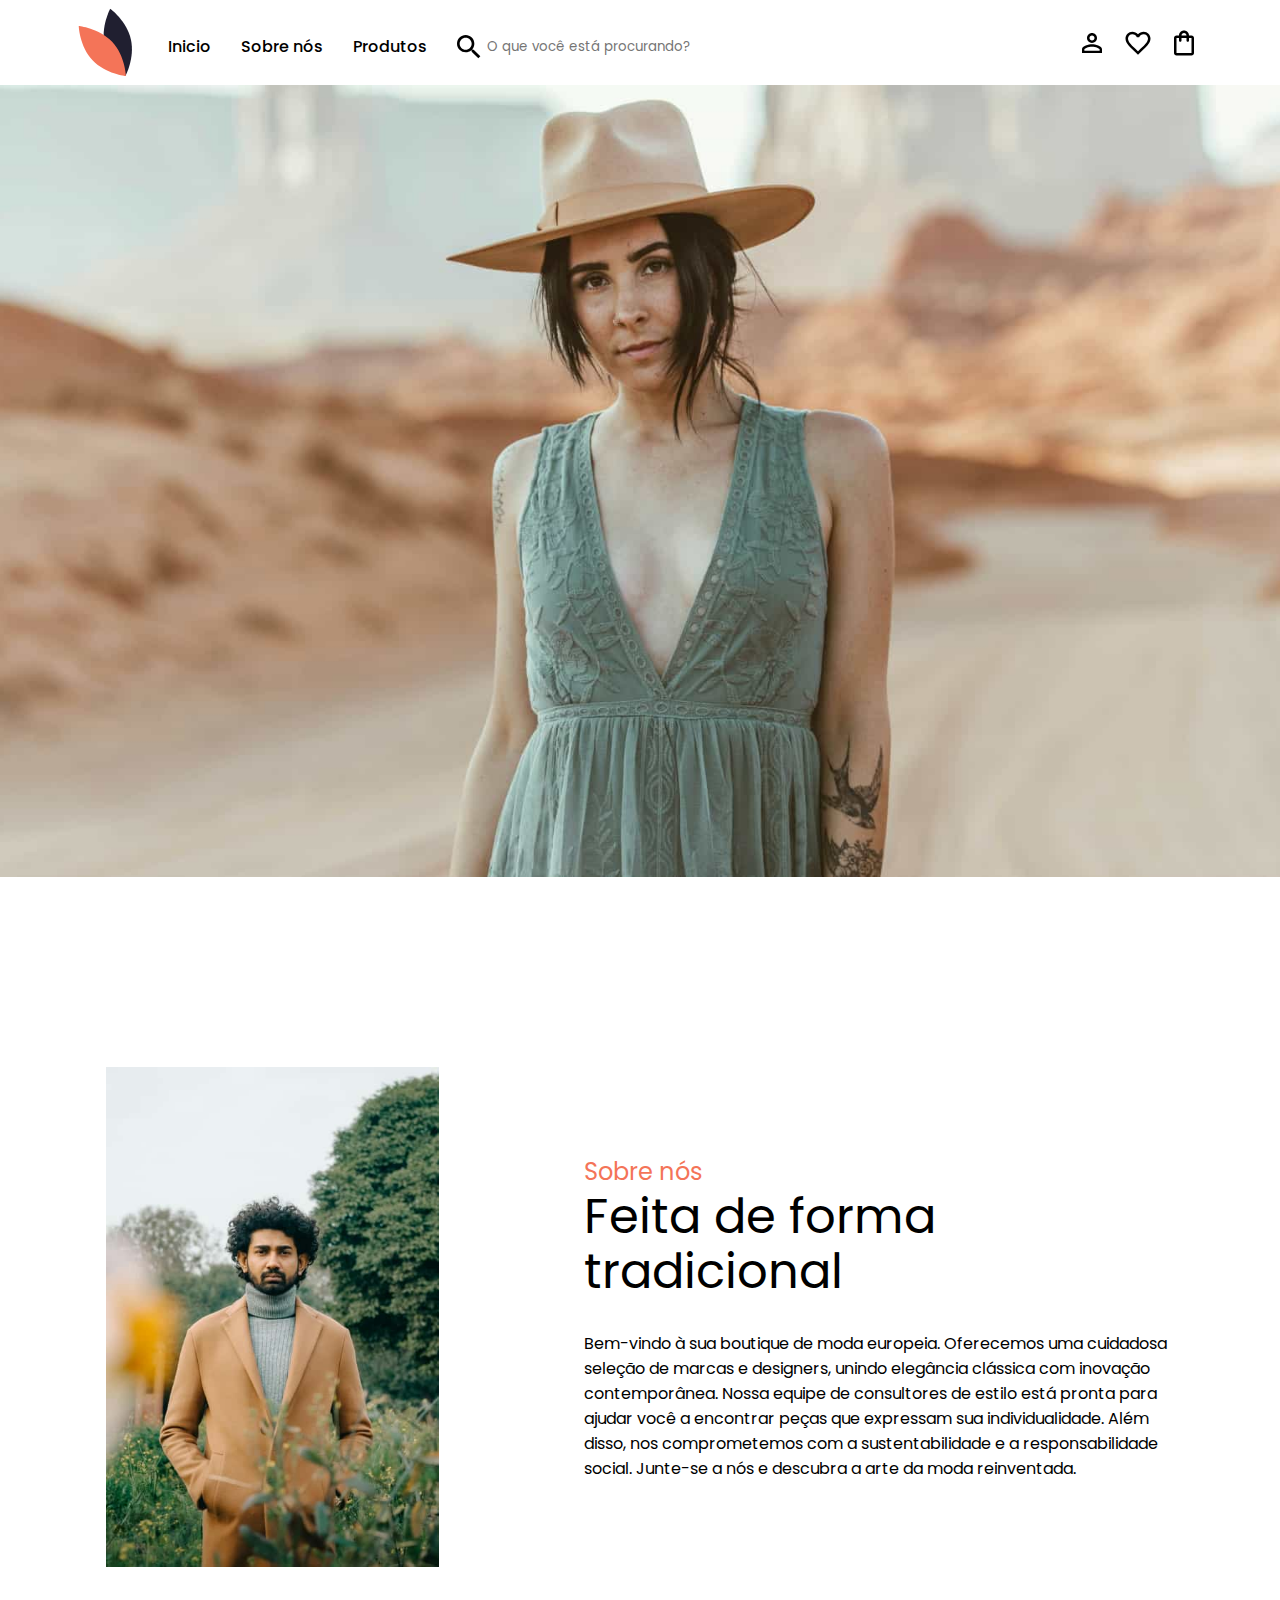
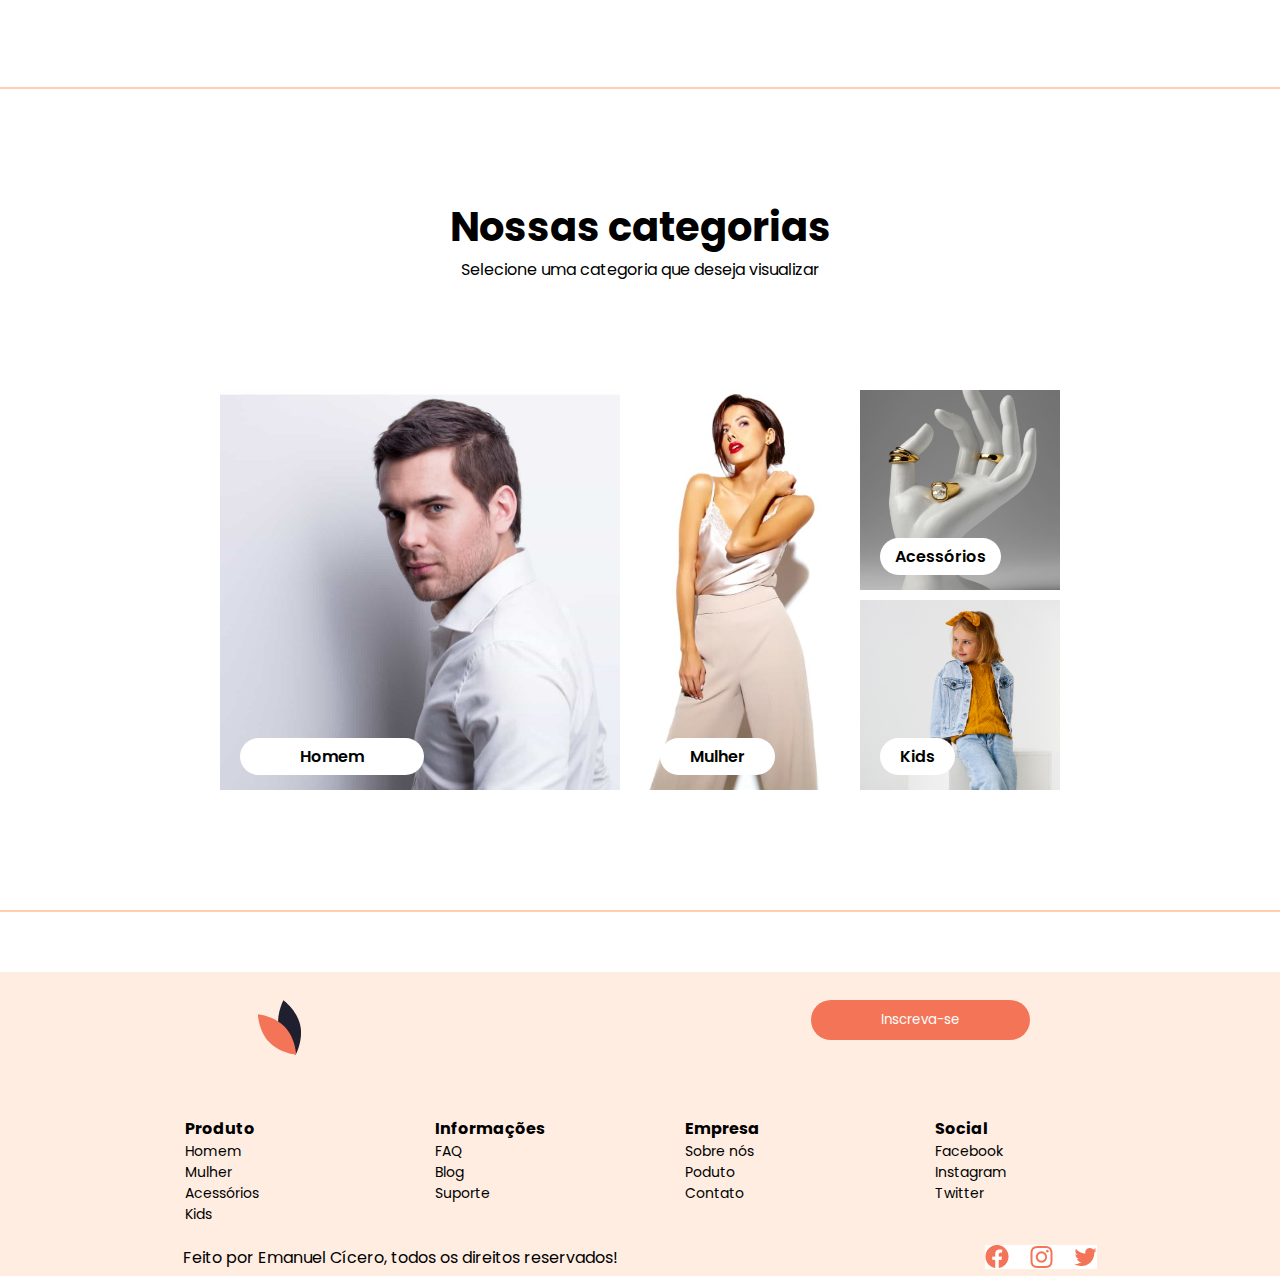
==== index.html @ df25b1fb "Initial Commit" ====
<!DOCTYPE html>
<html lang="en">
<head>
    <meta charset="UTF-8">
    <meta name="viewport" content="width=device-width, initial-scale=1.0">
    <link rel="shortcut icon" href="/src/favicon.svg" type="image/x-icon">
    <link rel="stylesheet" href="style/style_home.css">
    <title>Home</title>
</head>
<body>
    <header class="header">
        <div class="container">
            <div class="container_header">
                <div class="logo">
                    <img src="src/logo_home.svg" alt="logo">
                </div>
    
                <div class="links">
                    <nav>
                        <ul>
                            <li><a href="">Inicio</a></li>
                            <li><a href="#sobre_nos">Sobre nós</a></li>
                            <li><a href="#categoria">Produtos</a></li>
                        </ul>
                    </nav>
                </div>
    
                <div class="pesquisa">
                    <input type="text" placeholder="O que você está procurando?">
                </div>
    
                <div class="icones">
                    <img src="src/perfil.svg" alt="">
                    <img src="src/coracao.svg" alt="">
                    <img src="src/sacola.svg" alt="">
                </div>
            </div>
        </div>
    </header>

    <main>
        <div class="mulher_home"></div>
        
        <section id="sobre_nos" >
            <div class="container">
                <div class="sobre_nos" >
                    <img src="src/homem_sobre.jpg" alt="">
        
                    <div class="sobre_conteudo">
                        <span>Sobre nós</span>
                        <h1>Feita de forma <br> tradicional</h1>
                        <p>Bem-vindo à sua boutique de moda europeia. Oferecemos uma cuidadosa seleção de marcas e designers, unindo elegância clássica com inovação contemporânea.
                             Nossa equipe de consultores de estilo está pronta para ajudar você a encontrar peças que expressam sua individualidade. 
                             Além disso, nos comprometemos com a sustentabilidade e a responsabilidade social. 
                             Junte-se a nós e descubra a arte da moda reinventada.</p>
                    </div>
                </div>
            </div>
        </section>    

        <div class="linha_horizontal"></div>

        <section class="container_categorias" id="categoria">
            <div class="container">
                <div class="categorias_conteudo">
                    <h1>Nossas categorias</h1>
                    <p>Selecione uma categoria que deseja visualizar</p>
                </div>
                <div class="categorias">
                    <div class="imgs_categorias">
                        <div class="img_homem tag_mobile">
                            <span>Homem</span>
                        </div>
                        <div class="img_mulher tag_mobile">
                            <span>Mulher</span>
                        </div>

                        <div class="imgs_verticais">
                            <div class="img_acessorios tag_mobile">
                                <span>Acessórios</span>
                            </div>
                            <div class="img_kids tag_mobile">
                                <span>Kids</span>
                            </div>
                        </div>
                    </div>
                </div>
            </div>
        </section>
    </main>

    <div class="linha_horizontal" id="linha_horizontal_mobile"></div>

    <footer>
        <section >
            <div class="footer_topo">
                <div>
                    <img src="src/logo_home.svg" alt="logo">
                </div>
                <div>
                    <button class="btn_inscreva">Inscreva-se</button>
                </div>
            </div>
        </section>

        <section>
            <div class="container">
                <div class="footer_meio">
                    <div class="produto">
                        <h1>Produto</h1>
                        <p>Homem</p>
                        <p>Mulher</p>
                        <p>Acessórios</p>
                        <p>Kids</p>
                    </div>
        
                    <div class="informaçoes">
                        <h1>Informações</h1>
                        <p>FAQ</p>
                        <p>Blog</p>
                        <p>Suporte</p>
                    </div>
        
                    <div class="empresa">
                        <h1>Empresa</h1>
                        <p>Sobre nós</p>
                        <p>Poduto</p>
                        <p>Contato</p>
                    </div>
        
                    <div class="social">
                        <h1>Social</h1>
                        <p>Facebook</p>
                        <p>Instagram</p>
                        <p>Twitter</p>
                    </div>
                </div>
            </div>
        </section>

        <section class="direitos">
            <div>
                <p>Feito por Emanuel Cícero, todos os direitos reservados!</p>
            </div>
            <div>
                <img src="src/social media.jpg" alt="Redes Sociais">
            </div>

        </section>
    </footer>
</body>
</html>
---- style/style_home.css ----
@import url('https://fonts.googleapis.com/css2?family=DM+Sans:ital,opsz,wght@0,9..40,100..1000;1,9..40,100..1000&family=Poppins:ital,wght@0,100;0,200;0,300;0,400;0,500;0,600;0,700;0,800;0,900;1,100;1,200;1,300;1,400;1,500;1,600;1,700;1,800;1,900&display=swap');

*{
    margin: 0;
    padding: 0;
    font-family: "Poppins", sans-serif;    
    box-sizing: border-box;   
}

.header{
    background-color: white;
    position: fixed;
    width: 100vw;
    top: 0;
    z-index: 2;
}

.container{
    max-width: 1150px;
    margin: 0 auto;
}

.container_header{
    display: flex;
    flex-direction: row;
    justify-content: center;
    align-items: center;
    margin-top: 8px;
}

.logo{
    margin-right: 25px;
}

.logo img{
    width: 74px;
    height: 70px;
}

.links li{
    list-style-type: none;
    display: inline;  
}

.links a{
    font-weight: 500;
    text-decoration: none;
    margin-right: 26px;
    color: black;
}

.pesquisa{
    height: 32px;
    width: 600px;
    display: flex;
    margin-right: 24px;
}

.pesquisa input{
    padding-left: 34px;
    background-image: url(../src/lupa.svg);
    background-repeat:no-repeat ;
    left: 0;
    flex: 1;
    width:100%;
    border: none;
    outline: none;
}

.pesquisa input:focus{
    border: 1px solid rgba(0, 0, 0, 0.50);
    border-radius: 4px;
}

.icones img{
    width: 42px;
    padding-right: 12px;
}

main{
    padding-top: 85px;
}

.mulher_home{
    background-image: url(../src/mulher_home.jpg);
    width: 100%;
    height: 88vh;
    background-size: cover;
    background-repeat: no-repeat;  
    background-position: center;
}

.sobre_nos{
    margin-top: 190px;
    display: flex;
    flex-wrap: wrap;
    justify-content: center;
    align-items: center;
    gap: 145px;
}

.sobre_nos img{
    height: 500px;
}

.sobre_conteudo p{
    max-width: 590px;
}

.sobre_nos h1{
    font-size: 48px;
    font-weight: 400;
    line-height: 55px;
    margin-bottom: 32px;
}

.sobre_nos span{
    font-size: 24px;
    color: #F47458;
}

.linha_horizontal{
    border-top: 2px solid #FFCEAE;
    margin-top: 120px;
}

.categorias{
    display: flex;
    justify-content: center;
    align-items: center;
    gap: 20px;
}

.categorias_conteudo{
    text-align: center;
    margin-top: 108px;
    margin-bottom: 108px;
}

.categorias_conteudo h1{
    font-size: 40px;
}

.imgs_categorias{
    display: grid;
    grid-template-columns: 400px 200px 200px;
    gap: 20px;
}

.img_homem{
    background-image: url(../src/categoria_homemm.jpg);
    background-size: cover;
    position: relative;
}

.img_homem span{
    position: absolute;
    bottom: 15px;
    left: 20px;
    padding: 6px 60px;
    border-radius: 20px;
    background-color: white;
    font-weight: 600;

}

.img_mulher{
    background-image: url(../src/categoria_mulher.jpg);
    background-size: cover;
    position: relative;
}

.img_mulher span{
    position: absolute;
    bottom: 15px;
    left: 20px;
    padding: 6px 30px;
    border-radius: 20px;
    background-color: white;
    font-weight: 600;
}

.img_acessorios{
    background-image: url(../src/categoria_acessorio.jpg);
    background-position: center;
    background-size: cover;
    position: relative;
}

.img_acessorios span{
    position: absolute;
    bottom: 15px;
    left: 20px;
    padding: 6px 15px;
    border-radius: 20px;
    background-color: white;
    font-weight: 600;
}

.img_kids {
    background-image: url(../src/categoria_kids.png);
    background-size: cover;
    position: relative;
    height: 190px;
}

.img_kids span{
    position: absolute;
    bottom: 15px;
    left: 20px;
    padding: 6px 20px;
    border-radius: 20px;
    background-color: white;
    font-weight: 600;
}

.imgs_verticais{
    display: grid;
    grid-template-rows: 200px;
    gap: 10px;
}


footer{
    margin-top: 60px;
    background-color: #FFEDE1;
}

.footer_topo{
    display: flex;
    justify-content: space-around;
    padding-top: 28px;
}

.footer_topo img{
    width: 60px;
}

.btn_inscreva{
    background-color: #F47458;
    padding: 10px 70px;
    border: none;
    border-radius: 20px;
    color: white;
}

.footer_meio{
    margin-top: 53px;
    display: grid;
    grid-template-columns: repeat(4,160px);
    justify-content: center;
    gap: 90px;
}

.footer_meio h1{
    font-size: 16px;
}

.footer_meio p{
    font-size: 14px;
}

.direitos{
    margin-top: 20px;
    display: flex;
    justify-content: space-around;
    flex-direction: row;
}

@media screen and (max-width:480px){

    .container{
        text-align: center;
    }

    .mulher_home{
        width: 100vw;
        height: 50vh;
        background-position: center;
    }

    .sobre_nos{
        gap: 55px;
        margin-top: 30px;
    }

    .sobre_conteudo{
        text-align: center;
        padding: 0px 20px;
    }

    .sobre_conteudo h1{
        font-size: 28px;
        line-height: 30px;  
    }
    
    .sobre_conteudo span{
        font-size: 18px;

    }

    .sobre_conteudo p{
        text-align: justify;
    }

    .linha_horizontal{
        margin-top: 30px;
    }


    .imgs_categorias{
        display: grid;
        grid-template-columns: repeat(auto-fit, minmax(200px, 1fr));
        grid-auto-rows: 200px;
        gap: 20px;
    }

    .footer_meio{
        display: grid;
        grid-template-columns: repeat(auto-fit, minmax(200px, 1fr));
        grid-auto-rows: 50px;
        text-align: center;
    }

    .categorias_conteudo h1{
        font-size: 28px;
    }

    .categorias_conteudo{
        font-size: 18px;
    }

    .categorias{
        display: block;
        padding: 0 10px;
    }

    .tag_mobile span{
        padding: 6px 20px;
    }

    footer {
        margin-top: 80px;
        background-color: #FFEDE1;
    }

    #linha_horizontal_mobile{
        margin-top: 228px;
    }

    .footer_topo{
        flex-direction: column;
        align-items: center;
    }

    .footer_topo img{
        width: 40px;
        
    }

    .btn_inscreva{
        margin-top: 20px;
        padding:8px 40px;
    }

    .direitos{
        margin-top: 100px;
        flex-direction: column;
        text-align: center;
    }

    .direitos img{
        padding-top: 10px;
    }
}
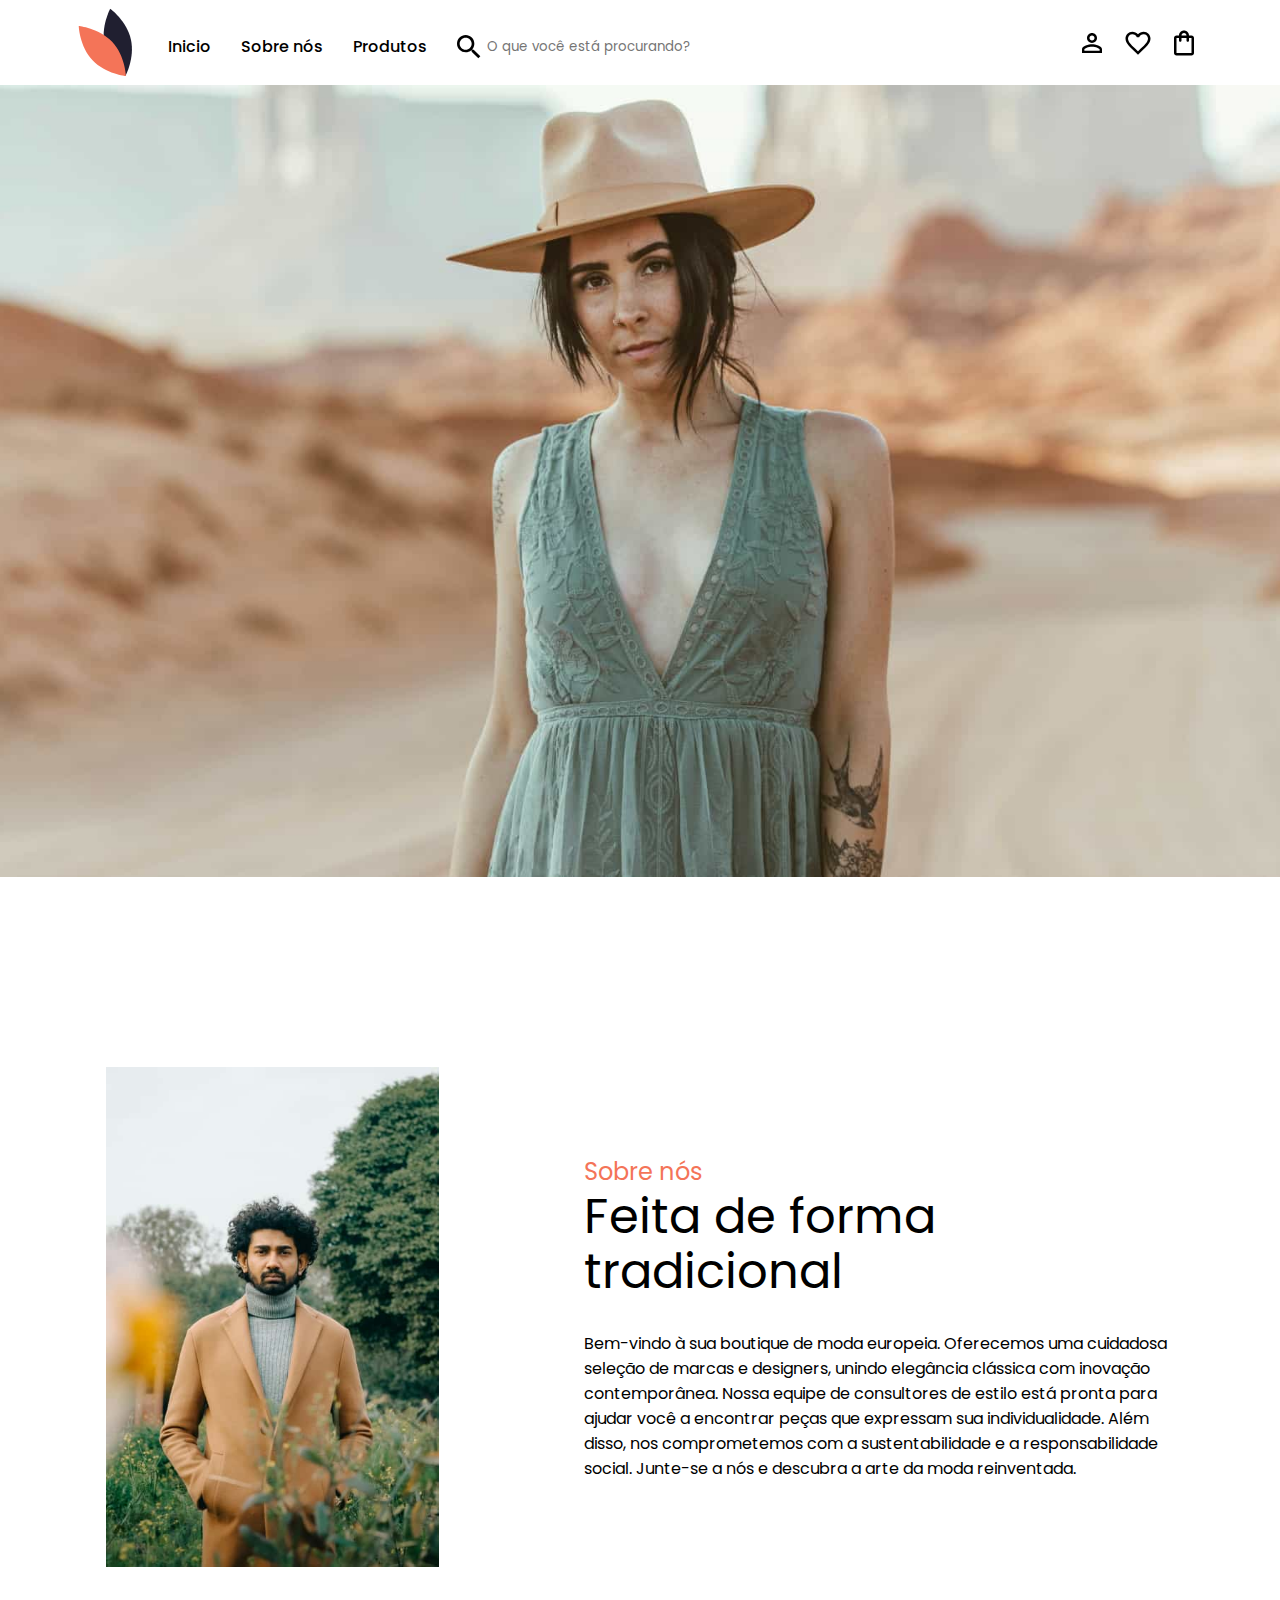
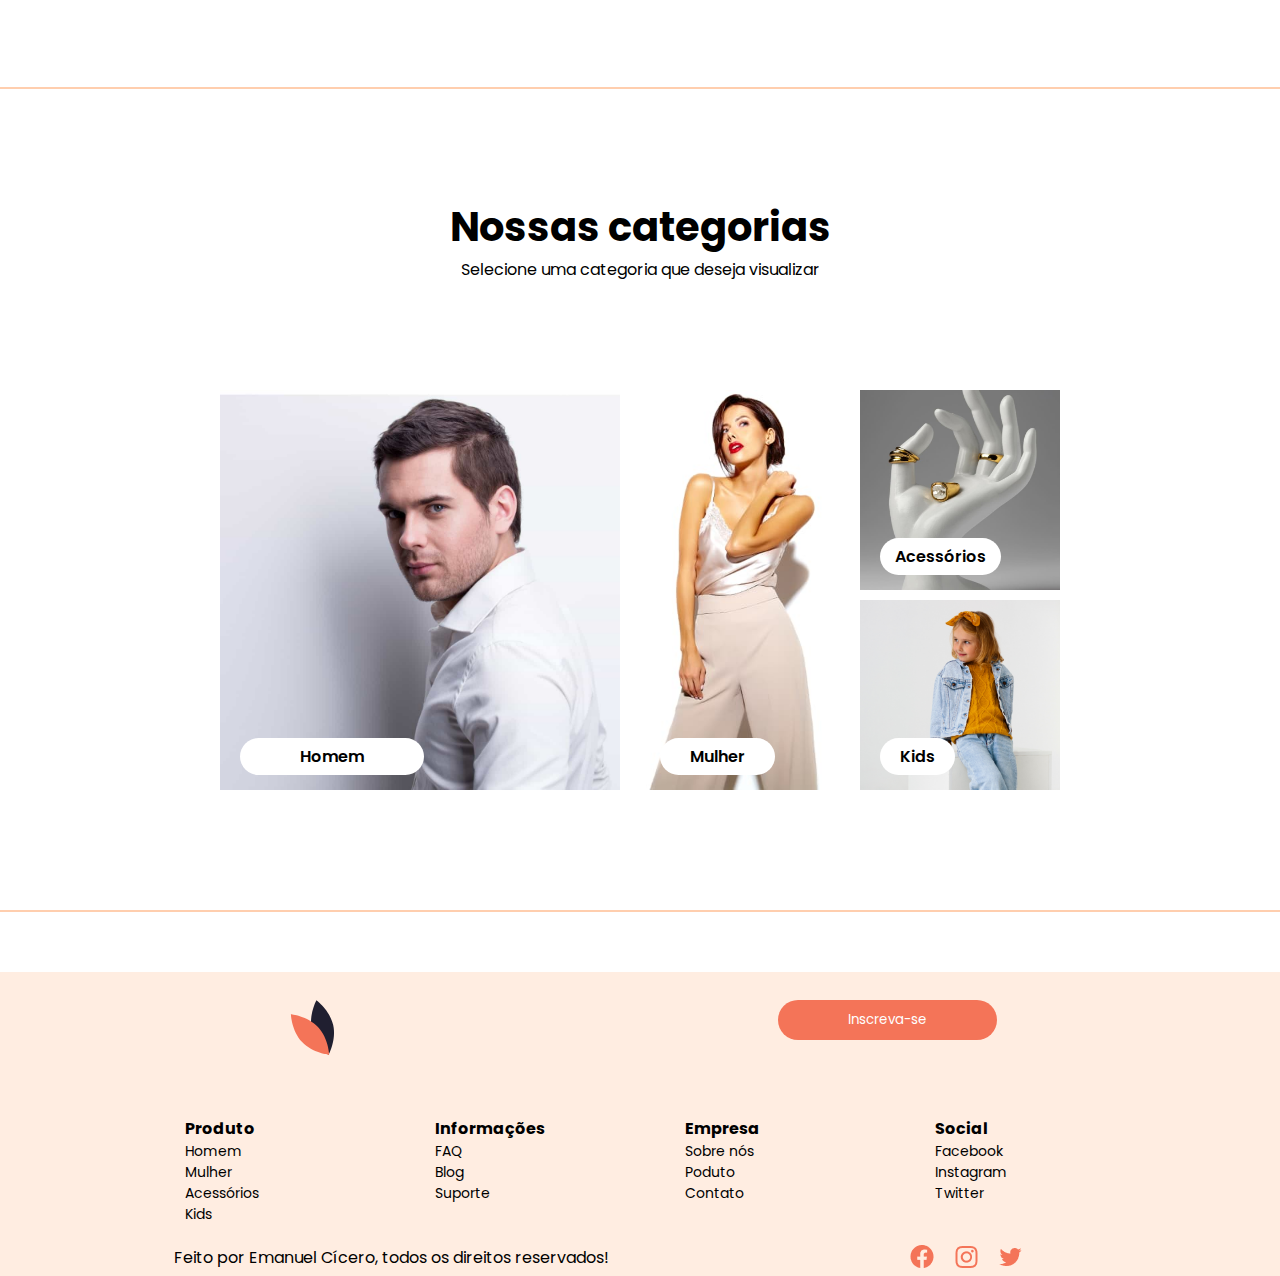
==== commit f7a24925: "Implemento JS" ====
--- a/index.html
+++ b/index.html
@@ -92,61 +92,63 @@
     <div class="linha_horizontal" id="linha_horizontal_mobile"></div>
 
     <footer>
-        <section >
-            <div class="footer_topo">
+        <div class="container">
+
+            <section >
+                <div class="footer_topo">
+                    <div>
+                        <img src="src/logo_home.svg" alt="logo">
+                    </div>
+                    <div>
+                        <button class="btn_inscreva">Inscreva-se</button>
+                    </div>
+                </div>
+            </section>
+    
+            <section>
+                    <div class="footer_meio">
+                        <div class="produto">
+                            <h1>Produto</h1>
+                            <p>Homem</p>
+                            <p>Mulher</p>
+                            <p>Acessórios</p>
+                            <p>Kids</p>
+                        </div>
+            
+                        <div class="informaçoes">
+                            <h1>Informações</h1>
+                            <p>FAQ</p>
+                            <p>Blog</p>
+                            <p>Suporte</p>
+                        </div>
+            
+                        <div class="empresa">
+                            <h1>Empresa</h1>
+                            <p>Sobre nós</p>
+                            <p>Poduto</p>
+                            <p>Contato</p>
+                        </div>
+            
+                        <div class="social">
+                            <h1>Social</h1>
+                            <p>Facebook</p>
+                            <p>Instagram</p>
+                            <p>Twitter</p>
+                        </div>
+                    </div>
+            </section>
+    
+            <section class="direitos">
                 <div>
-                    <img src="src/logo_home.svg" alt="logo">
+                    <p>Feito por Emanuel Cícero, todos os direitos reservados!</p>
                 </div>
                 <div>
-                    <button class="btn_inscreva">Inscreva-se</button>
+                    <img src="src/social media.png" alt="Redes Sociais">
                 </div>
-            </div>
-        </section>
+            </section>
+        </div>
+    </footer>
 
-        <section>
-            <div class="container">
-                <div class="footer_meio">
-                    <div class="produto">
-                        <h1>Produto</h1>
-                        <p>Homem</p>
-                        <p>Mulher</p>
-                        <p>Acessórios</p>
-                        <p>Kids</p>
-                    </div>
-        
-                    <div class="informaçoes">
-                        <h1>Informações</h1>
-                        <p>FAQ</p>
-                        <p>Blog</p>
-                        <p>Suporte</p>
-                    </div>
-        
-                    <div class="empresa">
-                        <h1>Empresa</h1>
-                        <p>Sobre nós</p>
-                        <p>Poduto</p>
-                        <p>Contato</p>
-                    </div>
-        
-                    <div class="social">
-                        <h1>Social</h1>
-                        <p>Facebook</p>
-                        <p>Instagram</p>
-                        <p>Twitter</p>
-                    </div>
-                </div>
-            </div>
-        </section>
-
-        <section class="direitos">
-            <div>
-                <p>Feito por Emanuel Cícero, todos os direitos reservados!</p>
-            </div>
-            <div>
-                <img src="src/social media.jpg" alt="Redes Sociais">
-            </div>
-
-        </section>
-    </footer>
+    <script src="../js/index.js"></script>
 </body>
 </html>
--- a/style/style_home.css
+++ b/style/style_home.css
@@ -315,6 +315,16 @@
         gap: 20px;
     }
 
+    .img_kids{
+        background-image: url(../src/categoria_kids_mobile.jpg);
+        margin-top: 10px;
+    }
+
+    .img_mulher{
+        background-image: url(../src/categoria_mulher_mobile.jpg);
+        background-position: center;
+    }
+
     .footer_meio{
         display: grid;
         grid-template-columns: repeat(auto-fit, minmax(200px, 1fr));
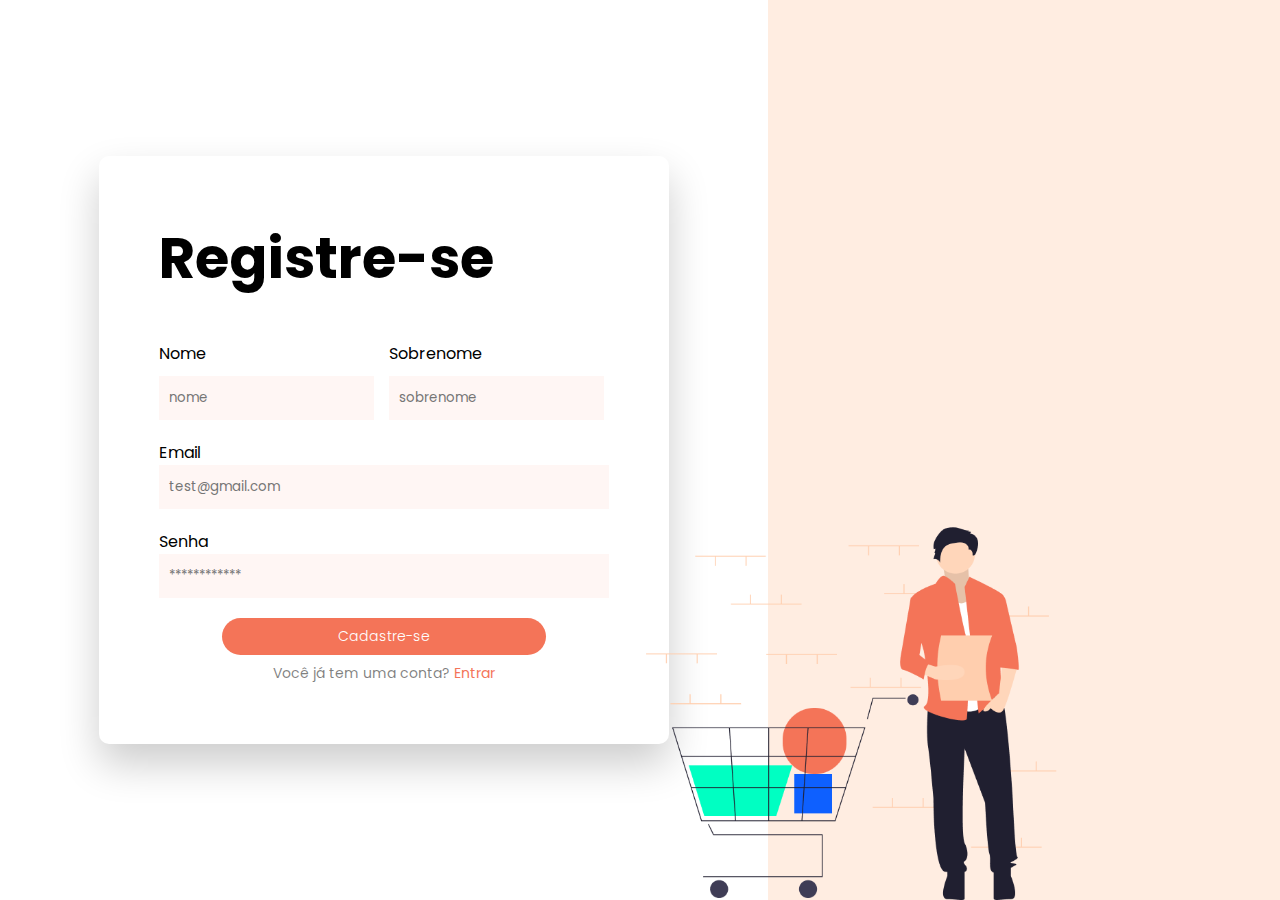
==== commit cae76e06: "Implemento da verificação de formulário" ====
--- a/index.html
+++ b/index.html
@@ -1,154 +1,46 @@
 <!DOCTYPE html>
-<html lang="en">
+<html lang="pt-br">
 <head>
     <meta charset="UTF-8">
     <meta name="viewport" content="width=device-width, initial-scale=1.0">
+    <link rel="stylesheet" href="style/style-login.css">
     <link rel="shortcut icon" href="/src/favicon.svg" type="image/x-icon">
-    <link rel="stylesheet" href="style/style_home.css">
-    <title>Home</title>
+    <title>Registre-se</title>
 </head>
-<body>
-    <header class="header">
+<body class="screen-register">
+    <main>
         <div class="container">
-            <div class="container_header">
-                <div class="logo">
-                    <img src="src/logo_home.svg" alt="logo">
-                </div>
-    
-                <div class="links">
-                    <nav>
-                        <ul>
-                            <li><a href="">Inicio</a></li>
-                            <li><a href="#sobre_nos">Sobre nós</a></li>
-                            <li><a href="#categoria">Produtos</a></li>
-                        </ul>
-                    </nav>
-                </div>
-    
-                <div class="pesquisa">
-                    <input type="text" placeholder="O que você está procurando?">
-                </div>
-    
-                <div class="icones">
-                    <img src="src/perfil.svg" alt="">
-                    <img src="src/coracao.svg" alt="">
-                    <img src="src/sacola.svg" alt="">
+            <div class="form-container">
+                <div class="form-login">
+                    <h1>Registre-se</h1>
+                    <form class="form">
+                        <div class="first_last_name">
+                            <label for="nome">Nome</label>
+                            <label for="sobrenome">Sobrenome</label>
+
+                            <input type="text" placeholder="nome" maxlength="45" id="nome" required>
+                            <input type="text" placeholder="sobrenome" maxlength="45" id="sobrenome">
+                        </div>
+                        <label for="email">Email</label>
+                        <input type="email" name="email" id="email" placeholder="test@gmail.com">
+
+                        <label for="senha">Senha</label>
+                        <input type="password" name="password" id="senha" placeholder="************" minlength="8">
+
+                        <button class="form-button" id="botao-cadastro">Cadastre-se</button>
+                    </form>
+                    <span>Você já tem uma conta? <a href="login.html">Entrar</a></span>
                 </div>
             </div>
         </div>
-    </header>
+        <div class="form-img">
+            <img src="src/img_form.png" alt="Imagem login">
+        </div>
+        
+        <div class="form-color"> </div>
 
-    <main>
-        <div class="mulher_home"></div>
-        
-        <section id="sobre_nos" >
-            <div class="container">
-                <div class="sobre_nos" >
-                    <img src="src/homem_sobre.jpg" alt="">
-        
-                    <div class="sobre_conteudo">
-                        <span>Sobre nós</span>
-                        <h1>Feita de forma <br> tradicional</h1>
-                        <p>Bem-vindo à sua boutique de moda europeia. Oferecemos uma cuidadosa seleção de marcas e designers, unindo elegância clássica com inovação contemporânea.
-                             Nossa equipe de consultores de estilo está pronta para ajudar você a encontrar peças que expressam sua individualidade. 
-                             Além disso, nos comprometemos com a sustentabilidade e a responsabilidade social. 
-                             Junte-se a nós e descubra a arte da moda reinventada.</p>
-                    </div>
-                </div>
-            </div>
-        </section>    
-
-        <div class="linha_horizontal"></div>
-
-        <section class="container_categorias" id="categoria">
-            <div class="container">
-                <div class="categorias_conteudo">
-                    <h1>Nossas categorias</h1>
-                    <p>Selecione uma categoria que deseja visualizar</p>
-                </div>
-                <div class="categorias">
-                    <div class="imgs_categorias">
-                        <div class="img_homem tag_mobile">
-                            <span>Homem</span>
-                        </div>
-                        <div class="img_mulher tag_mobile">
-                            <span>Mulher</span>
-                        </div>
-
-                        <div class="imgs_verticais">
-                            <div class="img_acessorios tag_mobile">
-                                <span>Acessórios</span>
-                            </div>
-                            <div class="img_kids tag_mobile">
-                                <span>Kids</span>
-                            </div>
-                        </div>
-                    </div>
-                </div>
-            </div>
-        </section>
     </main>
 
-    <div class="linha_horizontal" id="linha_horizontal_mobile"></div>
-
-    <footer>
-        <div class="container">
-
-            <section >
-                <div class="footer_topo">
-                    <div>
-                        <img src="src/logo_home.svg" alt="logo">
-                    </div>
-                    <div>
-                        <button class="btn_inscreva">Inscreva-se</button>
-                    </div>
-                </div>
-            </section>
-    
-            <section>
-                    <div class="footer_meio">
-                        <div class="produto">
-                            <h1>Produto</h1>
-                            <p>Homem</p>
-                            <p>Mulher</p>
-                            <p>Acessórios</p>
-                            <p>Kids</p>
-                        </div>
-            
-                        <div class="informaçoes">
-                            <h1>Informações</h1>
-                            <p>FAQ</p>
-                            <p>Blog</p>
-                            <p>Suporte</p>
-                        </div>
-            
-                        <div class="empresa">
-                            <h1>Empresa</h1>
-                            <p>Sobre nós</p>
-                            <p>Poduto</p>
-                            <p>Contato</p>
-                        </div>
-            
-                        <div class="social">
-                            <h1>Social</h1>
-                            <p>Facebook</p>
-                            <p>Instagram</p>
-                            <p>Twitter</p>
-                        </div>
-                    </div>
-            </section>
-    
-            <section class="direitos">
-                <div>
-                    <p>Feito por Emanuel Cícero, todos os direitos reservados!</p>
-                </div>
-                <div>
-                    <img src="src/social media.png" alt="Redes Sociais">
-                </div>
-            </section>
-        </div>
-    </footer>
-
-    <script src="../js/index.js"></script>
+    <script src="js/index.js"></script>
 </body>
-</html>
+</html>--- a/style/style-login.css
+++ b/style/style-login.css
@@ -0,0 +1,174 @@
+@import url('https://fonts.googleapis.com/css2?family=DM+Sans:ital,opsz,wght@0,9..40,100..1000;1,9..40,100..1000&family=Poppins:ital,wght@0,100;0,200;0,300;0,400;0,500;0,600;0,700;0,800;0,900;1,100;1,200;1,300;1,400;1,500;1,600;1,700;1,800;1,900&display=swap');
+
+*{
+    margin: 0;
+    padding: 0;
+    font-family: "Poppins", sans-serif;    
+}
+
+main{
+    display: flex;
+    position: relative;
+    height: 100vh;
+}
+
+.container{
+    display: flex;
+    width: 60%;
+    justify-content: center;
+    align-items: center;
+}
+
+.form-container{
+    border-radius: 10px;
+    box-shadow: 0px 20px 40px rgba(0, 0, 0, 0.2);
+}
+
+.form-login{
+    padding: 60px;
+    display: flex;
+    flex-direction: column;
+}
+
+.form label{
+    display: block;
+}
+
+.form input{
+    width: 350px;
+    background-color: #FFF6F4;
+    border: none;
+    text-indent: 10px;
+    padding: 12px 0;
+    outline: none;
+}
+
+.form input:focus{
+    border: 1px solid rgba(0, 0, 0, 0.50);
+    border-radius: 4px;
+}
+
+label + input {
+    margin-bottom: 20px;
+}
+
+.form-login h1{
+    font-size: 56px;
+    margin-bottom: 40px;
+}
+
+.form-color{
+    width: 40%;
+    background-color: #FFEDE1;
+}
+
+.form-img img{
+    position: absolute;
+    left: 50%;
+    bottom: 0;
+    width: 500px;
+    height: 500px;
+}
+
+.form-button{
+    display: block;
+    margin: 0 auto;
+    color: white;
+    background-color: #F47458;
+    font-size: 14px;
+    border: none;
+    padding: 8px 116px;
+    border-radius: 20px;
+    font-weight: 300;
+    min-width: 280px;
+}
+
+.form-login span{
+    font-size: 14px;
+    color:rgba(0, 0, 0, 0.50);
+    margin-top: 8px;
+    text-align: center;
+}
+
+.form-login span a{
+    text-decoration: none;
+    color: #F47458;
+    font-size: 14px;
+}
+
+/* Alterações tela Register */
+
+.screen-resgister .form-login h1{
+    font-size: 46px;
+}
+
+.screen-resgister .form-login{
+    padding: 5px 60px;
+}
+
+.screen-register .first_last_name{
+    display: grid;
+    grid-template-columns: 1fr 1fr;
+    grid-template-rows: auto; 
+    gap: 10px;
+}
+
+.screen-register input {
+    margin-bottom: 20px;
+    width: 450px;
+}
+
+.screen-register .first_last_name input{
+    width: 215px;
+}
+
+
+@media screen and (max-width:480px) {
+    .form-color{
+        display: none;
+    }
+    
+    .form-img{
+        display: none;
+    }
+
+    .container{
+        align-items: flex-start;
+    }
+    
+    .container, .form-container{
+        width: 100%;
+    }
+
+    .form-container{
+        box-shadow: none;
+    }
+
+    .form-login{
+        margin-top: 120px;
+        padding: 0;
+        align-items: center;
+    }
+
+    .form-login h1{
+        text-align: center;
+        font-size: 30px;
+    }
+
+    .screen-resgister .form-login h1{
+        font-size: 30px;
+    }
+
+    .screen-resgister .form-login{
+        padding: 0;
+    }
+
+    .screen-register .first_last_name input{
+        width: 170px;
+    }
+    
+    .screen-register input {
+        margin-bottom: 20px;
+        width: 350px;
+    }
+}